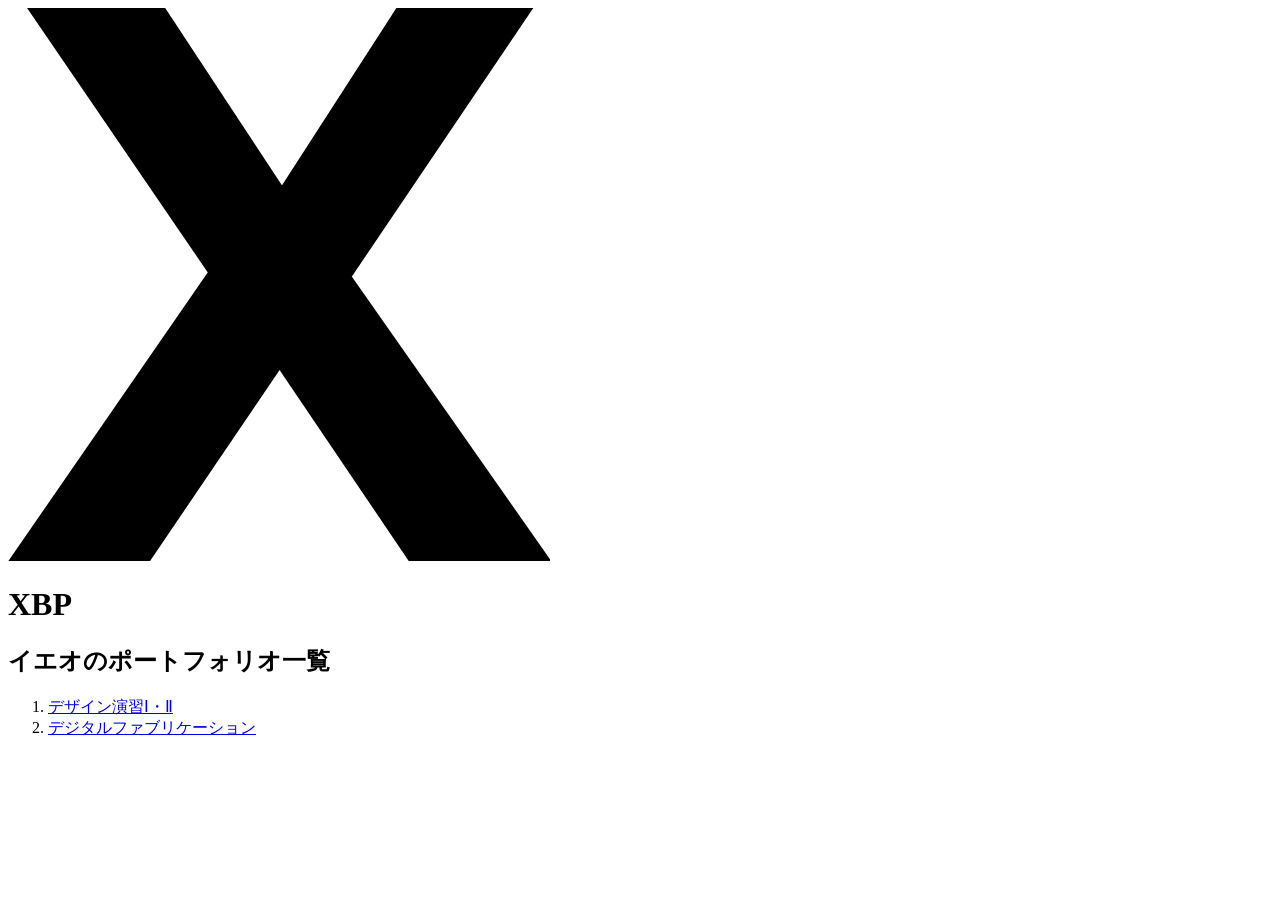
==== index.html @ 778a4225 "20260929" ====
<!DOCTYPE html>
<html lang="jp">
<head>
    <meta charset="UTF-8">
    <title>XBP_HPsample</title>
    <link rel="stylesheet" href="./css/style.css">
</head>
<body>
    <logotohome>
    <a href="./index.html"><img src="./images/0_XBlogo.png" alt=""></a>
    </logotohome>
    <h1>XBP</h1>
        <h2>イエオのポートフォリオ一覧</h2>
        <!-- このようにするとコードとして認識されない。（メモができる）-->
        <!--番号付きのリスト-->
        <ol>
            <li><a href="./de12/index.html">デザイン演習Ⅰ・Ⅱ</a></li>
            <li><a href="./digi_fab/index.html">デジタルファブリケーション</a></li>
        </ol>

            
        <br>
        <br>


</body>
</html>
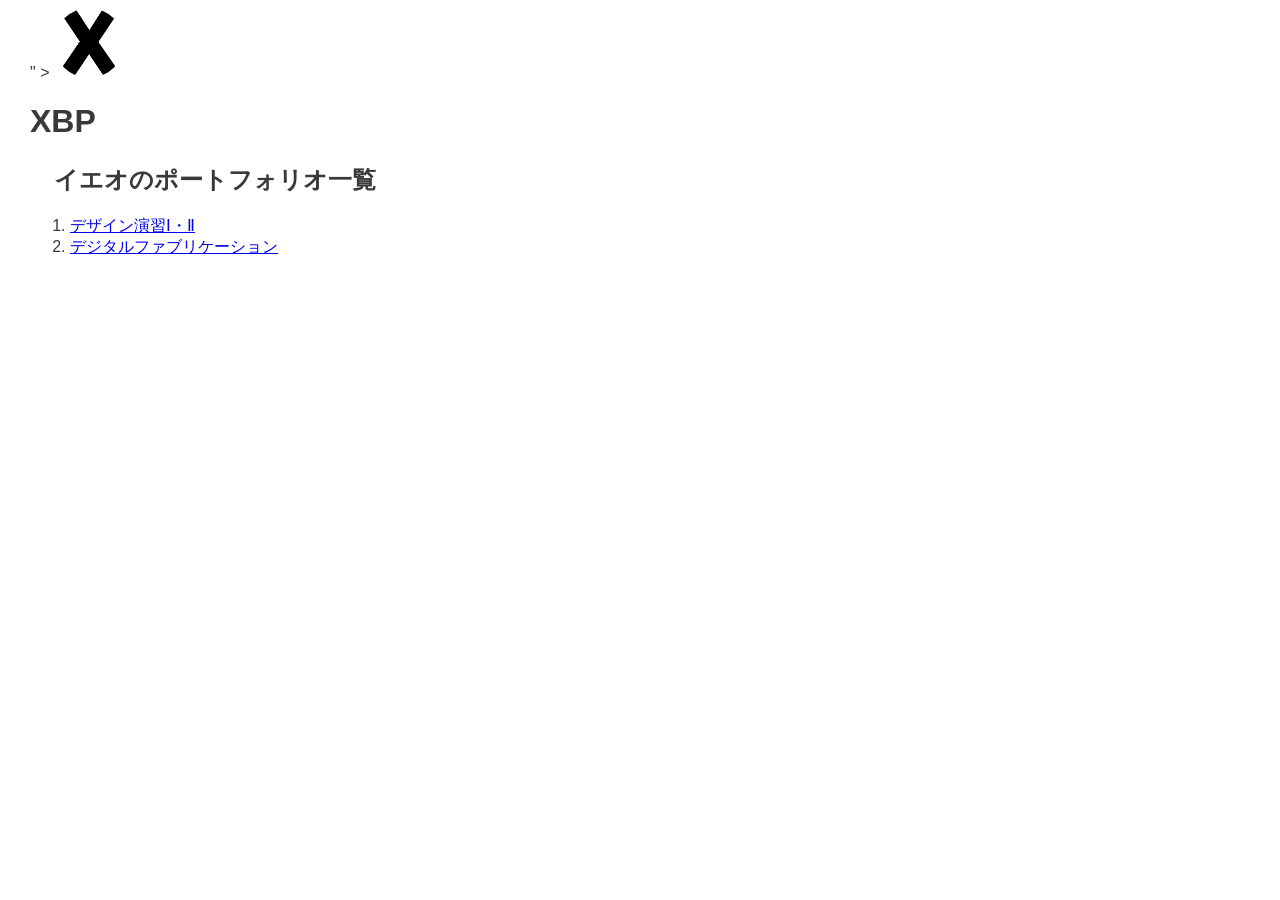
==== commit ed340bdd: "ワーク6" ====
--- a/index.html
+++ b/index.html
@@ -5,7 +5,8 @@
     <title>XBP_HPsample</title>
     <link rel="stylesheet" href="./css/style.css">
 </head>
-<body>
+<body >
+" > <!--ホーム画面-->
     <logotohome>
     <a href="./index.html"><img src="./images/0_XBlogo.png" alt=""></a>
     </logotohome>
--- a/css/style.css
+++ b/css/style.css
@@ -0,0 +1,58 @@
+@charset "utf-8";
+/* 冒頭でimport */
+@import url('https://fonts.googleapis.com/css?family=Raleway:700&display=swap');
+@import url('https://fonts.googleapis.com/css?family=M+PLUS+Rounded+1c:400,700&display=swap&subset=japanese');
+/* フォントを指定したいところで */
+
+logo img{
+    border-radius: 50%;
+    width: 150px;
+    height: 150px;
+    object-fit: cover; /* 画像のトリミング */
+}
+
+logotohome img{
+    border-radius: 70%;
+    width: 70px;
+    height: 70px;
+    object-fit: cover; /* 画像のトリミング */
+}
+
+
+
+/* ========== common ========== */
+html, body {/* 初期画面*/
+	font-size: 16px;
+	font-family: sans-serif;
+	color: #393939;
+    margin-left: 15px;
+    margin-bottom: 40px;
+	background-image: url('https://sozaino.site/wp-content/uploads/2022/12/game2206.png');
+    background-size: cover;
+    background-position: center top;
+    background-repeat: repeat;
+    background-attachment: scroll;
+}
+h1{
+    text-indent: 0em;
+}
+h2{
+    margin-left: 1em;
+    margin-top: 1em;
+}
+h3{
+    margin-left: 2em;
+}
+div{
+    margin-top: 1em;
+    margin-left: 3em;
+}
+p{
+    margin-left: 3em;
+}
+span.blackback{
+    text-indent: 3em;
+    background: #02ba64;
+    color: #efefef;
+}
+
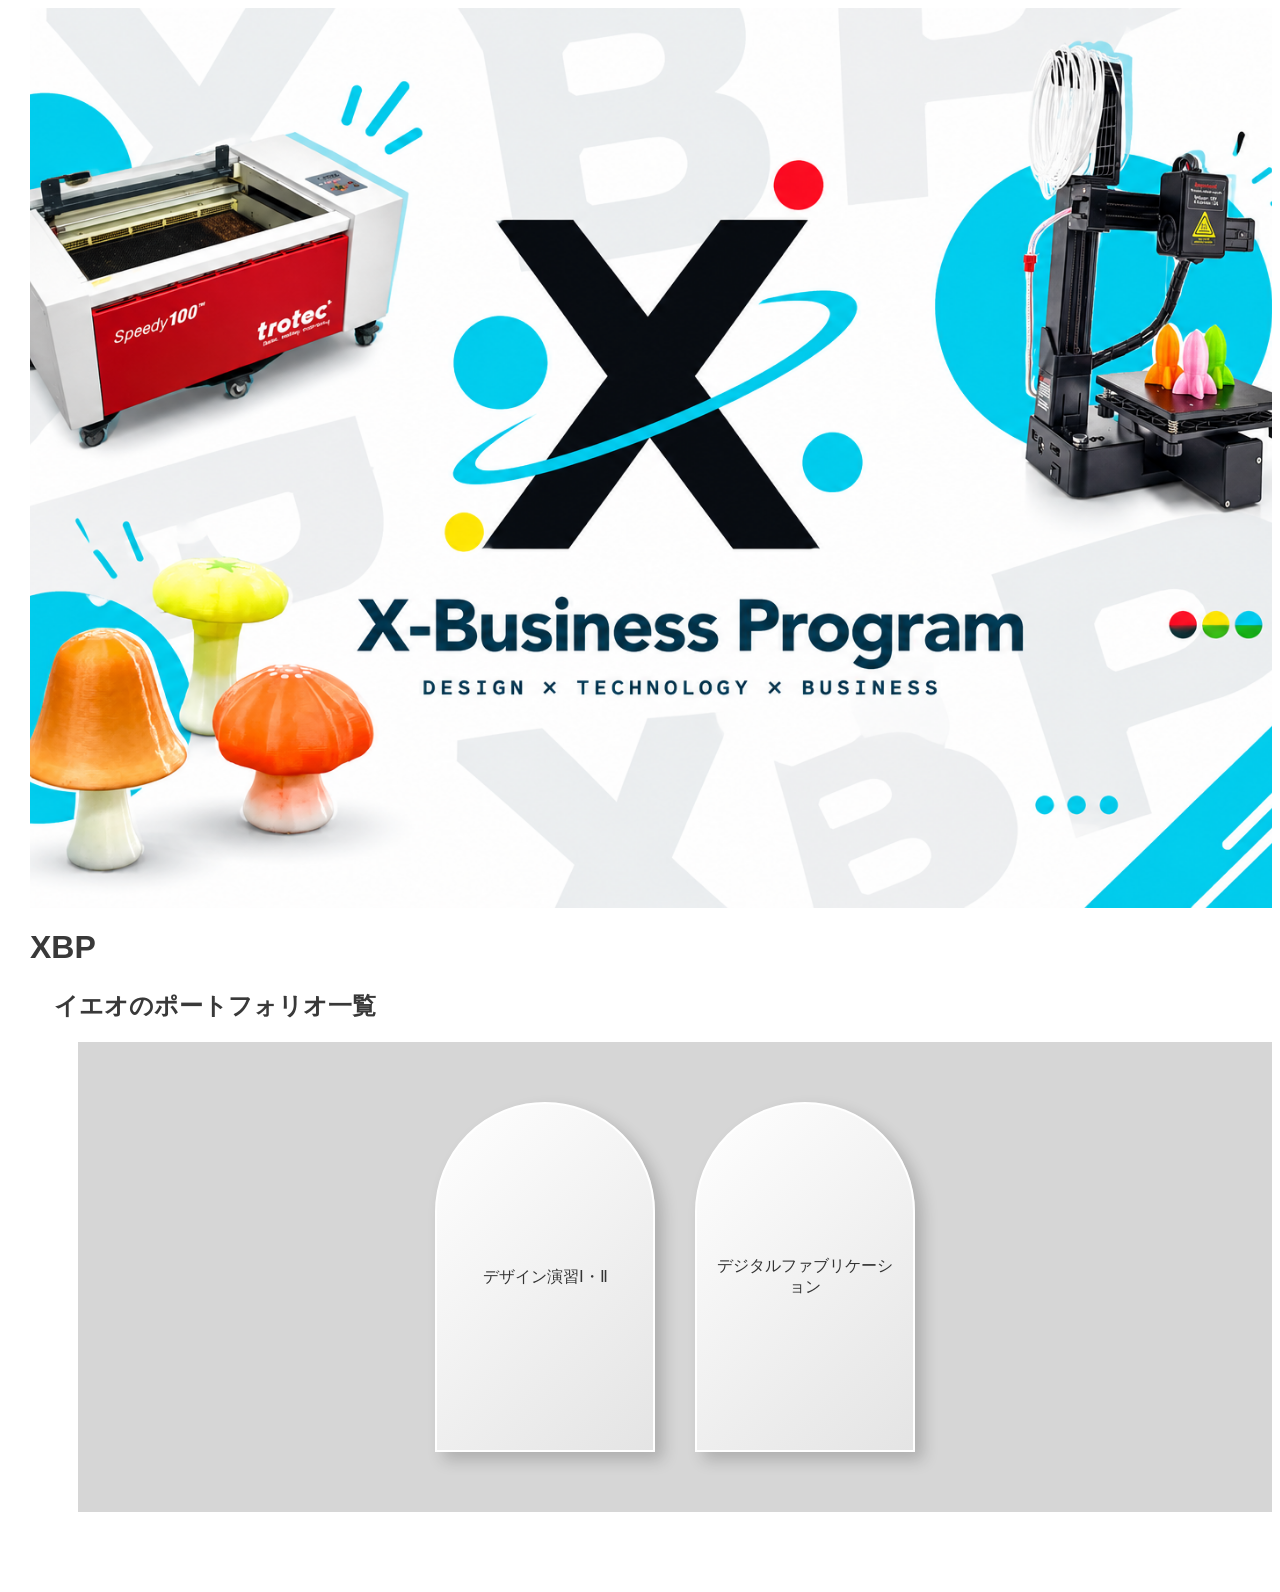
==== commit 591b3aa0: "ワーク8" ====
--- a/index.html
+++ b/index.html
@@ -1,28 +1,30 @@
 <!DOCTYPE html>
+
 <html lang="jp">
 <head>
     <meta charset="UTF-8">
+    <meta name="viewport" content="width=device-width, initial-scale=1.0">
     <title>XBP_HPsample</title>
     <link rel="stylesheet" href="./css/style.css">
 </head>
 <body >
-" > <!--ホーム画面-->
-    <logotohome>
-    <a href="./index.html"><img src="./images/0_XBlogo.png" alt=""></a>
-    </logotohome>
+<!--ホーム画面-->
+    <section class="main-visual">
+    <img src="../images/xbpの画像.png" alt="X-Business Program">
+</section>
     <h1>XBP</h1>
         <h2>イエオのポートフォリオ一覧</h2>
         <!-- このようにするとコードとして認識されない。（メモができる）-->
         <!--番号付きのリスト-->
-        <ol>
-            <li><a href="./de12/index.html">デザイン演習Ⅰ・Ⅱ</a></li>
-            <li><a href="./digi_fab/index.html">デジタルファブリケーション</a></li>
-        </ol>
+ <div class="doors">
+    <a href="./de12/index.html" class="door">
+        <span>デザイン演習Ⅰ・Ⅱ</span>
+    </a>
 
-            
-        <br>
-        <br>
+    <a href="./digi_fab/index.html" class="door">
+        <span>デジタルファブリケーション</span>
+    </a>
+</div>
 
-
-</body>
+    </body>
 </html>
--- a/css/style.css
+++ b/css/style.css
@@ -4,21 +4,22 @@
 @import url('https://fonts.googleapis.com/css?family=M+PLUS+Rounded+1c:400,700&display=swap&subset=japanese');
 /* フォントを指定したいところで */
 
-logo img{
-    border-radius: 50%;
-    width: 150px;
-    height: 150px;
-    object-fit: cover; /* 画像のトリミング */
+/* 最初の画面いっぱいに表示 */
+.main-visual {
+    width: 100%;
+    height: 100vh;
+    margin: 0;
+    padding: 0;
+    overflow: hidden;
 }
 
-logotohome img{
-    border-radius: 70%;
-    width: 70px;
-    height: 70px;
-    object-fit: cover; /* 画像のトリミング */
+.main-visual img {
+    display: block;
+    width: 100%;
+    height: 100%;
+    object-fit: cover;
+    object-position: center;
 }
-
-
 
 /* ========== common ========== */
 html, body {/* 初期画面*/
@@ -27,11 +28,6 @@
 	color: #393939;
     margin-left: 15px;
     margin-bottom: 40px;
-	background-image: url('https://sozaino.site/wp-content/uploads/2022/12/game2206.png');
-    background-size: cover;
-    background-position: center top;
-    background-repeat: repeat;
-    background-attachment: scroll;
 }
 h1{
     text-indent: 0em;
@@ -55,4 +51,32 @@
     background: #02ba64;
     color: #efefef;
 }
+.doors {
+    display: flex;
+    justify-content: center;
+    gap: 40px;
+    padding: 60px 30px;
+    background-color: #d6d6d6;
+}
 
+.door {
+    display: flex;
+    justify-content: center;
+    align-items: center;
+    width: 220px;
+    height: 350px;
+    border-radius: 110px 110px 0 0;
+    background: linear-gradient(135deg, #fff, #e4e4e4);
+    border: 2px solid white;
+    box-shadow: 8px 8px 16px #00000030;
+    color: #333;
+    text-decoration: none;
+    text-align: center;
+    padding: 20px;
+    box-sizing: border-box;
+    transition: 0.3s;
+}
+
+.door:hover {
+    transform: translateY(-8px);
+}
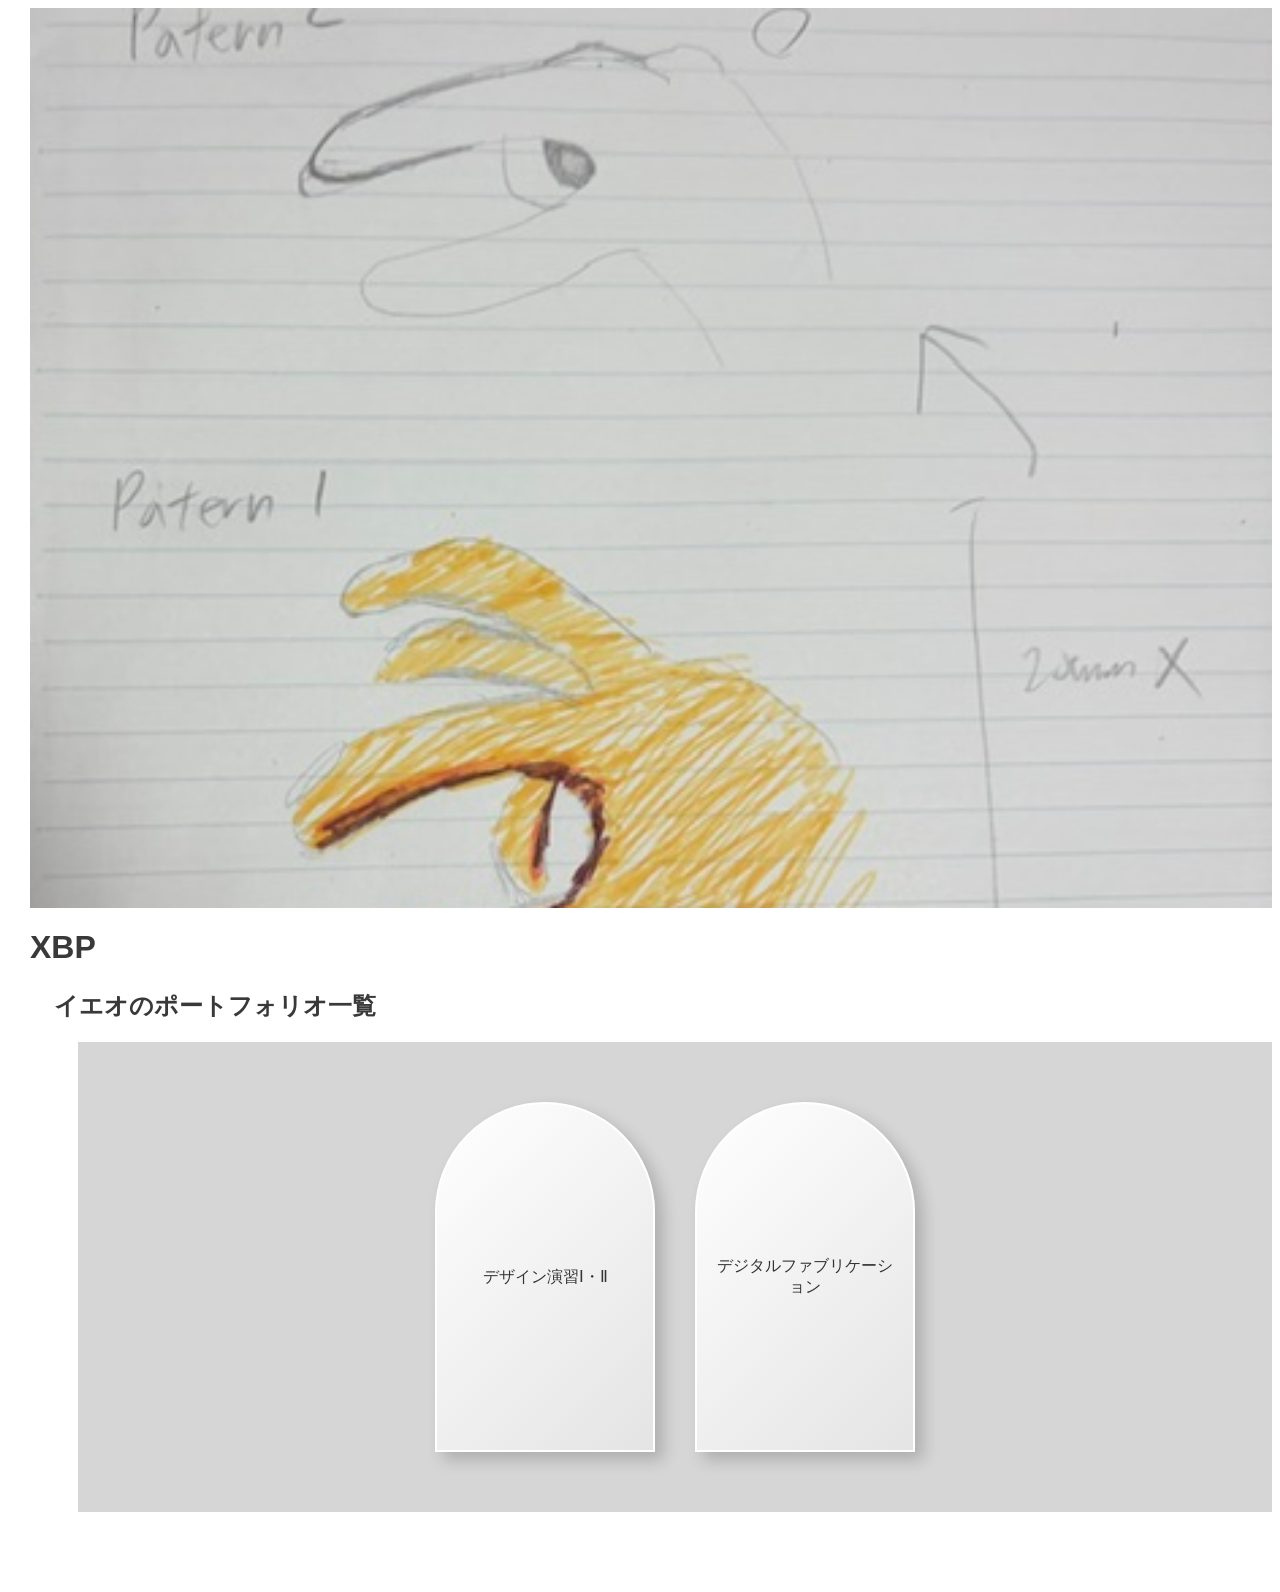
==== commit afa22386: "ワーク10" ====
--- a/index.html
+++ b/index.html
@@ -5,12 +5,12 @@
     <meta charset="UTF-8">
     <meta name="viewport" content="width=device-width, initial-scale=1.0">
     <title>XBP_HPsample</title>
-    <link rel="stylesheet" href="./css/style.css">
+    <link rel="stylesheet" href="../css/style.css">
 </head>
 <body >
 <!--ホーム画面-->
     <section class="main-visual">
-    <img src="../images/xbpの画像.png" alt="X-Business Program">
+ <img src="./images/IMG_9513.jpeg" alt="X-Business Program">
 </section>
     <h1>XBP</h1>
         <h2>イエオのポートフォリオ一覧</h2>
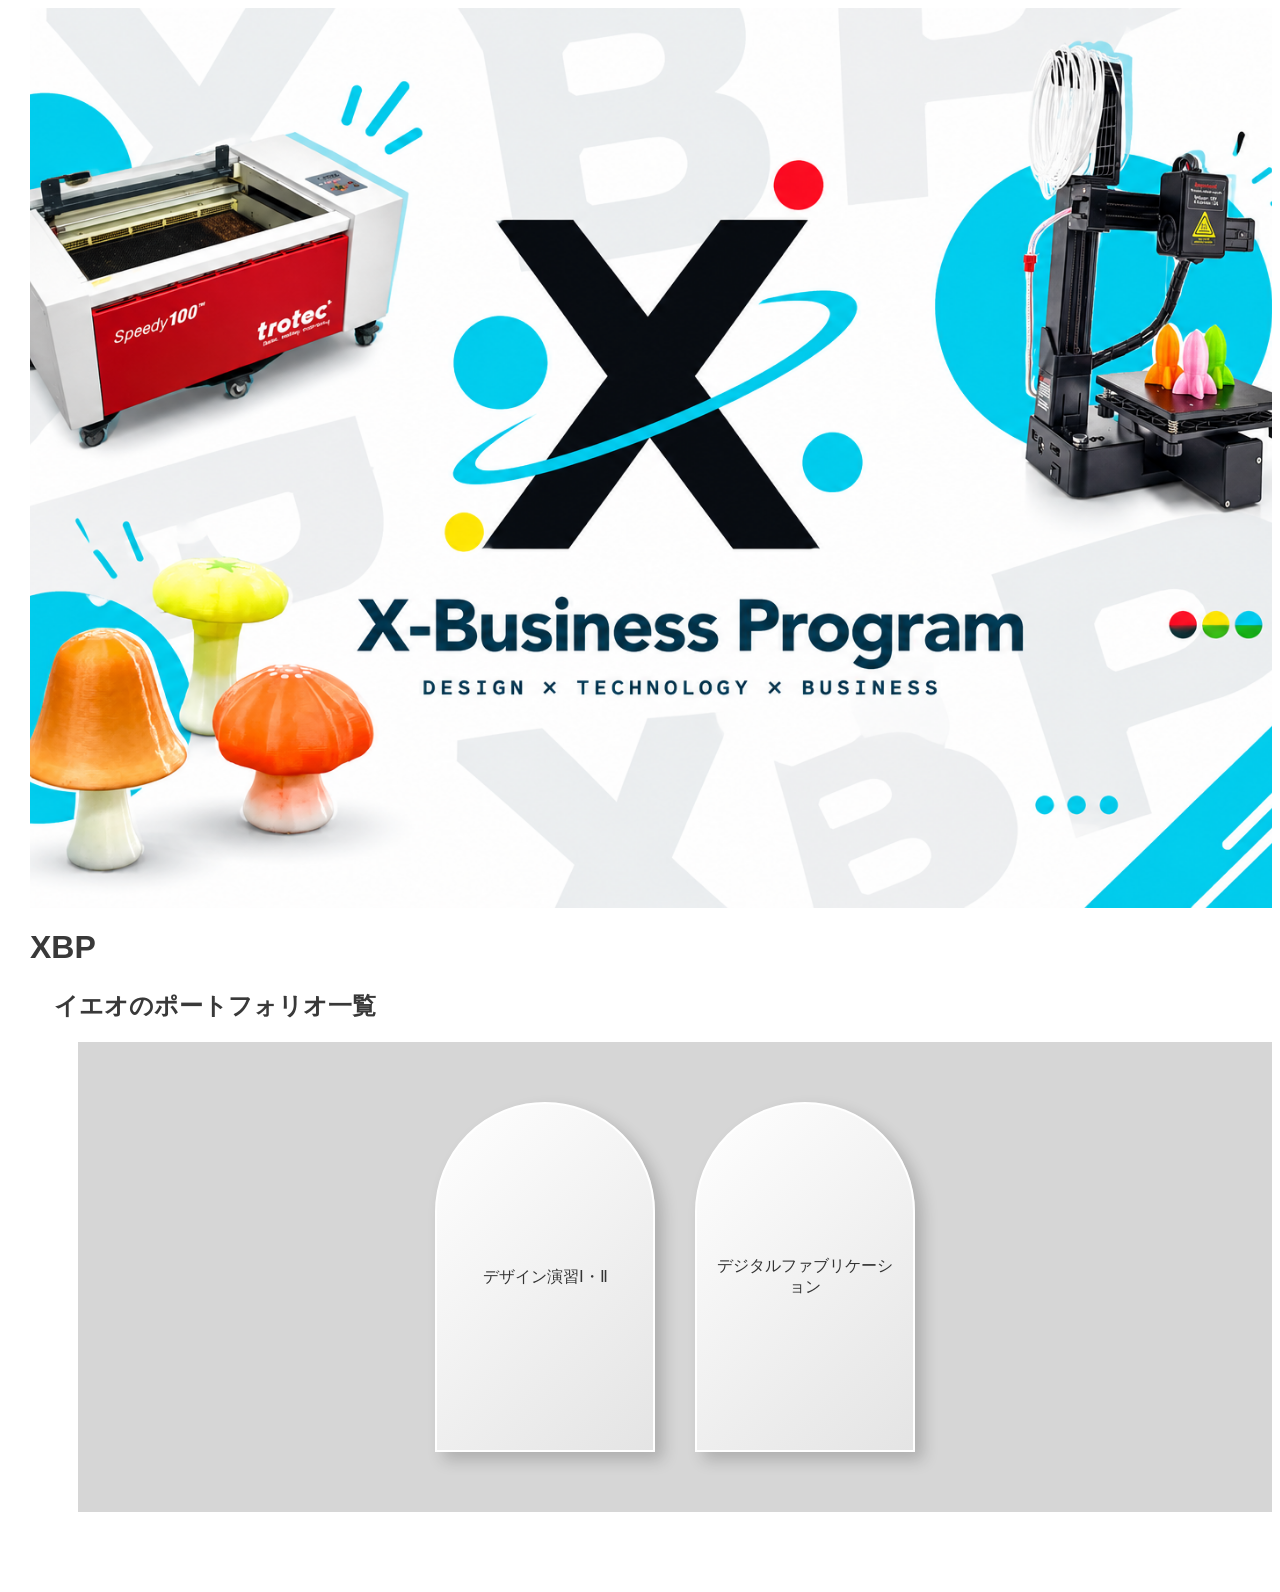
==== commit bb47f64a: "ワーク10" ====
--- a/index.html
+++ b/index.html
@@ -10,7 +10,7 @@
 <body >
 <!--ホーム画面-->
     <section class="main-visual">
- <img src="./images/IMG_9513.jpeg" alt="X-Business Program">
+ <img src="./images/xbpの画像.png" alt="X-Business Program">
 </section>
     <h1>XBP</h1>
         <h2>イエオのポートフォリオ一覧</h2>
